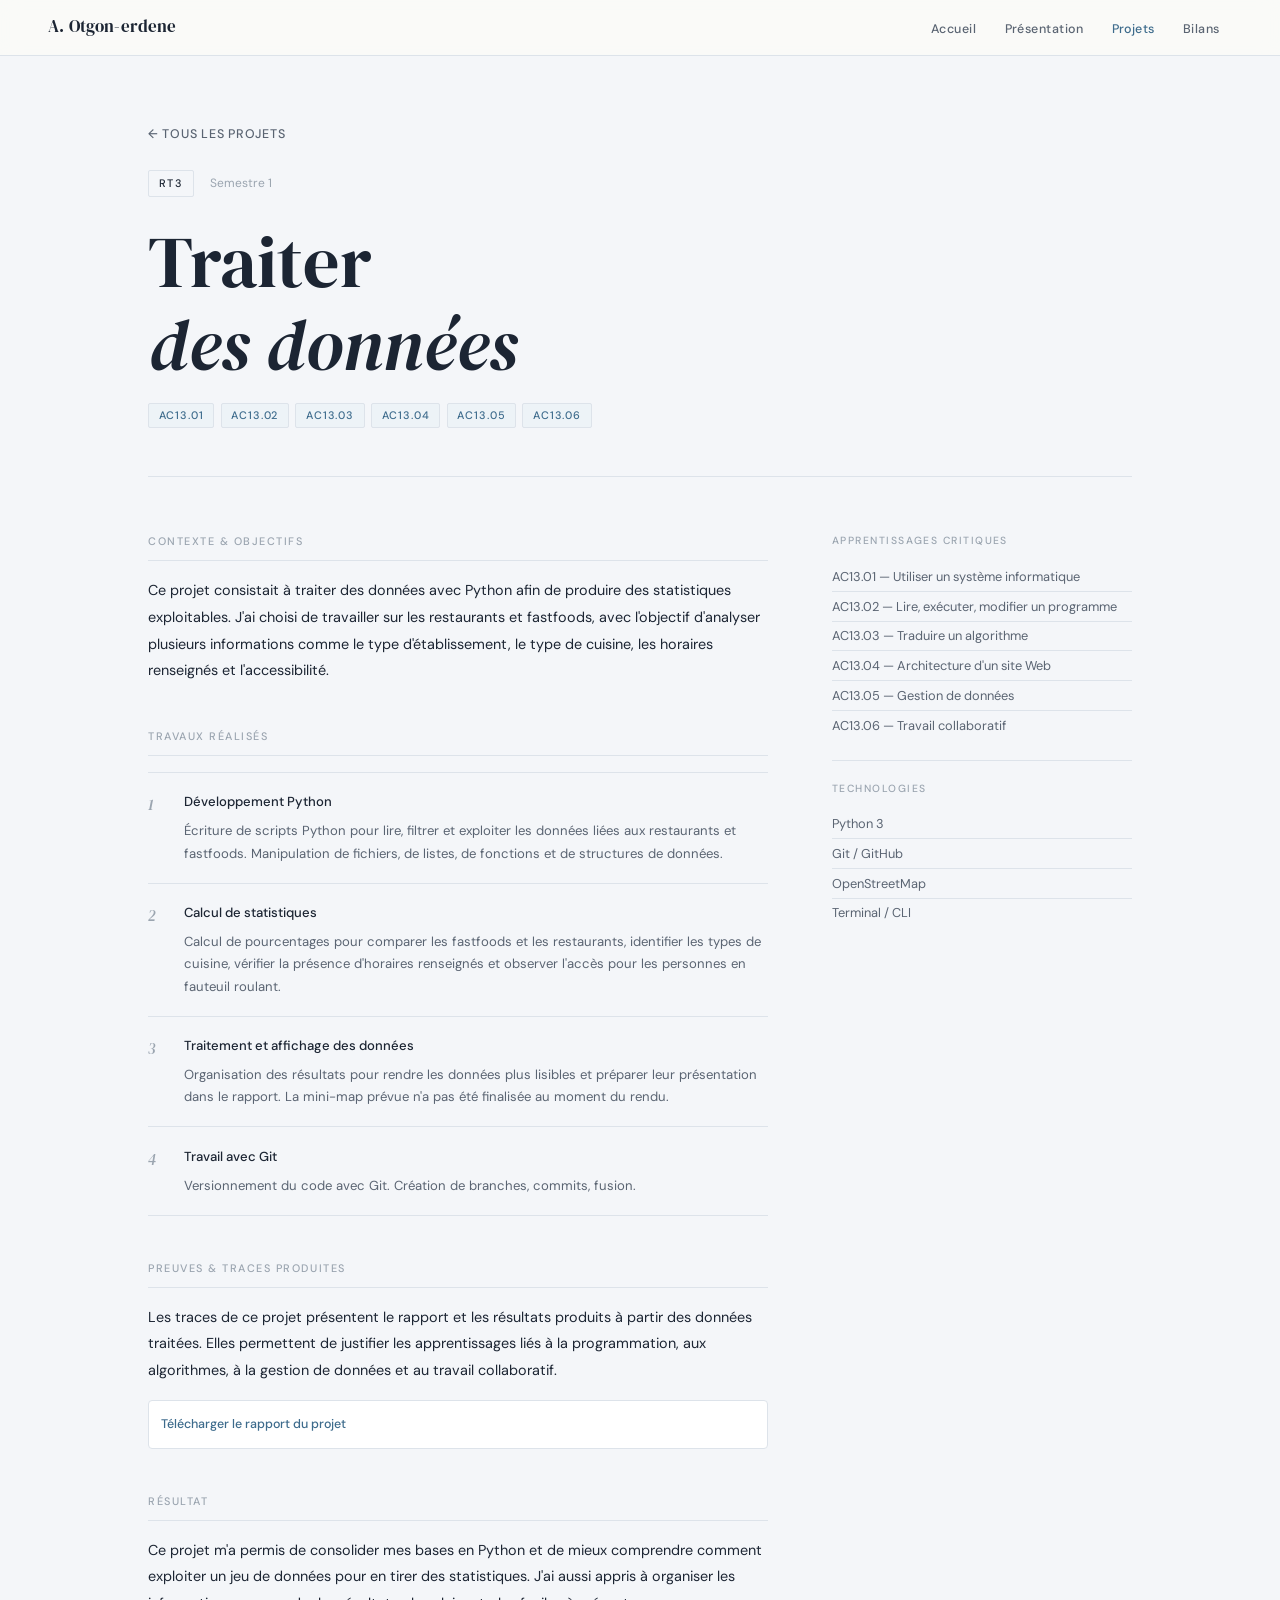
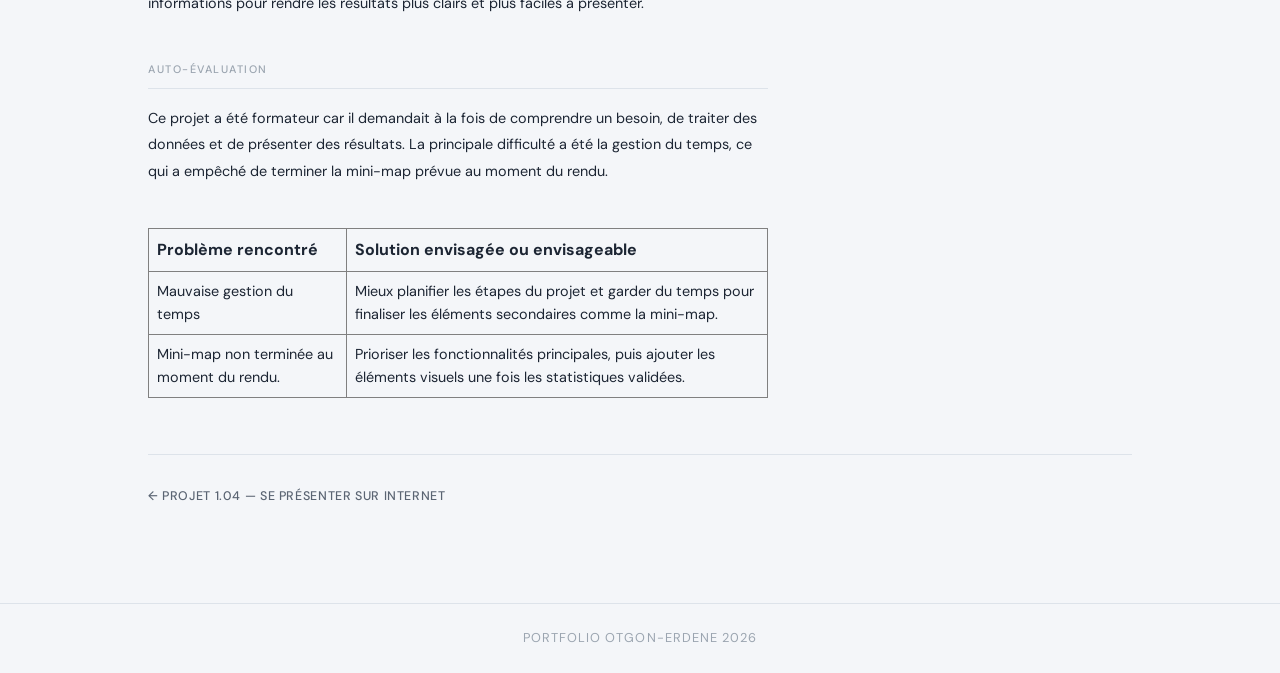
==== sae-1-05.html @ 0c92ada9 "first commit" ====
<!DOCTYPE html>
<html lang="fr">
<head>
<meta charset="UTF-8">
<meta name="viewport" content="width=device-width, initial-scale=1.0">
<title>Projet 1.05 — Traiter des données — Portfolio BUT R&T</title>
<link rel="stylesheet" href="style.css">
</head>
<body class="pt">

<nav>
  <a class="nav-logo" href="index.html">A. Otgon-erdene</a>
  <ul class="nav-links">
    <li><a href="index.html">Accueil</a></li>
    <li><a href="index.html#presentation">Présentation</a></li>
    <li><a href="saes.html" class="active">Projets</a></li>
    <li><a href="Bilan.html">Bilans</a></li>
  </ul>
</nav>

<div class="wrap">

  <div class="detail-top">
    <a class="back" href="saes.html">← Tous les projets</a>
    <div class="detail-meta" style="margin-top:1.5rem">
      <span class="comp-chip">RT3</span>
      <span style="font-size:0.75rem;color:var(--light)">Semestre 1</span>
    </div>
    <h1>Traiter<br><em>des données</em></h1>
    <div class="tags" style="margin-top:1rem">
      <span class="tag">AC13.01</span>
      <span class="tag">AC13.02</span>
      <span class="tag">AC13.03</span>
      <span class="tag">AC13.04</span>
      <span class="tag">AC13.05</span>
      <span class="tag">AC13.06</span>
    </div>
  </div>

  <div class="detail-body">

    <div>

      <div class="d-section">
        <div class="d-label">Contexte &amp; objectifs</div>
        <div class="d-text">
          <p>
            Ce projet consistait à traiter des données avec Python afin de produire des
            statistiques exploitables. J'ai choisi de travailler sur les restaurants et
            fastfoods, avec l'objectif d'analyser plusieurs informations comme le type
            d'établissement, le type de cuisine, les horaires renseignés et l'accessibilité.
          </p>
        </div>
      </div>

      <div class="d-section">
        <div class="d-label">Travaux réalisés</div>
        <div class="d-text">

          <div class="task-item">
            <span class="task-n">1</span>
            <div class="task-content">
              <h5>Développement Python</h5>
              <p>Écriture de scripts Python pour lire, filtrer et exploiter les données
              liées aux restaurants et fastfoods. Manipulation de fichiers, de listes,
              de fonctions et de structures de données.</p>
            </div>
          </div>

          <div class="task-item">
            <span class="task-n">2</span>
            <div class="task-content">
              <h5>Calcul de statistiques</h5>
              <p>Calcul de pourcentages pour comparer les fastfoods et les restaurants,
              identifier les types de cuisine, vérifier la présence d'horaires renseignés
              et observer l'accès pour les personnes en fauteuil roulant.</p>
            </div>
          </div>

          <div class="task-item">
            <span class="task-n">3</span>
            <div class="task-content">
              <h5>Traitement et affichage des données</h5>
              <p>Organisation des résultats pour rendre les données plus lisibles et
              préparer leur présentation dans le rapport. La mini-map prévue n'a pas
              été finalisée au moment du rendu.</p>
            </div>
          </div>

          <div class="task-item">
            <span class="task-n">4</span>
            <div class="task-content">
              <h5>Travail avec Git</h5>
              <p>Versionnement du code avec Git. Création de branches, commits, fusion.
              </p>
            </div>
          </div>

        </div>
      </div>

      <div class="d-section">
        <div class="d-label">Preuves &amp; traces produites</div>
        <div class="d-text">
          <p>
            Les traces de ce projet présentent le rapport et les résultats produits
            à partir des données traitées. Elles permettent de justifier les apprentissages
            liés à la programmation, aux algorithmes, à la gestion de données et au travail
            collaboratif.
          </p>
          <div class="proof-grid">
            <a class="proof-card" href="pdf/sae15.pdf" download>
              <span>Télécharger le rapport du projet</span>
            </a>
          </div>
        </div>
      </div>

      <div class="d-section">
        <div class="d-label">Résultat</div>
        <div class="d-text">
          <p>
            Ce projet m'a permis de consolider mes bases en Python et de mieux comprendre
            comment exploiter un jeu de données pour en tirer des statistiques. J'ai aussi
            appris à organiser les informations pour rendre les résultats plus clairs et
            plus faciles à présenter.
          </p>
        </div>
      </div>

      <div class="d-section">
        <div class="d-label">Auto-évaluation</div>
        <div class="d-text">
          <p>
            Ce projet a été formateur car il demandait à la fois de comprendre un besoin,
            de traiter des données et de présenter des résultats. La principale difficulté
            a été la gestion du temps, ce qui a empêché de terminer la mini-map prévue au
            moment du rendu.
          </p>
        </div>
      </div>

      <table class="d-table" style="width:100%; border-collapse: collapse;" border="1">
        <thead>
          <tr>
            <th>Problème rencontré</th>
            <th>Solution envisagée ou envisageable</th>
          </tr>
        </thead>
        <tbody>
          <tr>
            <td style="padding: 8px;">Mauvaise gestion du temps</td>
            <td style="padding: 8px;">Mieux planifier les étapes du projet et garder du temps pour finaliser les éléments secondaires comme la mini-map.</td>
          </tr>
          <tr>
            <td style="padding: 8px;">Mini-map non terminée au moment du rendu.</td>
            <td style="padding: 8px;">Prioriser les fonctionnalités principales, puis ajouter les éléments visuels une fois les statistiques validées.</td>
          </tr>
        </tbody>
      </table>

    </div>

    <aside class="d-sidebar">

      <div class="sidebar-block">
        <div class="sidebar-label">Apprentissages critiques</div>
        <ul>
          <li>AC13.01 — Utiliser un système informatique</li>
          <li>AC13.02 — Lire, exécuter, modifier un programme</li>
          <li>AC13.03 — Traduire un algorithme</li>
          <li>AC13.04 — Architecture d'un site Web</li>
          <li>AC13.05 — Gestion de données</li>
          <li>AC13.06 — Travail collaboratif</li>
        </ul>
      </div>

      <div class="sidebar-block">
        <div class="sidebar-label">Technologies</div>
        <ul>
          <li>Python 3</li>
          <li>Git / GitHub</li>
          <li>OpenStreetMap</li>
          <li>Terminal / CLI</li>
        </ul>
      </div>

    </aside>

  </div>

  <div class="page-nav">
    <a href="sae-1-04.html">← Projet 1.04 — Se présenter sur Internet</a>
    <span></span>
  </div>

</div>

<footer class="site-footer">
  Portfolio Otgon-erdene 2026
</footer>

</body>
</html>
---- style.css ----
@import url('https://fonts.googleapis.com/css2?family=DM+Serif+Display:ital@0;1&family=DM+Sans:wght@300;400;500&display=swap');

/* ── RESET & BASE ── */
*, *::before, *::after { margin: 0; padding: 0; box-sizing: border-box; }
html { font-size: 16px; scroll-behavior: smooth; }

:root {
  --ink:      #1c2533;
  --mid:      #5a6472;
  --light:    #9ba5b0;
  --rule:     #dde3ea;
  --bg:       #f4f6f9;
  --white:    #ffffff;
  --accent:   #3d6b8c;
  --accent2:  #4e7c6f;
  --accent-bg:#edf3f7;
  --tag-bg:   #e8edf2;
}

body {
  font-family: 'DM Sans', sans-serif;
  background: var(--bg);
  color: var(--ink);
  line-height: 1.6;
  -webkit-font-smoothing: antialiased;
}

/* ── TYPOGRAPHY ── */
h1, h2, h3 { font-family: 'DM Serif Display', serif; font-weight: 400; line-height: 1.15; }
h1 { font-size: clamp(2.4rem, 6vw, 4.5rem); }
h2 { font-size: clamp(1.6rem, 4vw, 2.8rem); }
h3 { font-size: 1.2rem; }

em-label {
  display: block;
  font-family: 'DM Sans', sans-serif;
  font-size: 0.7rem;
  font-weight: 500;
  letter-spacing: 0.16em;
  text-transform: uppercase;
  color: var(--light);
  margin-bottom: 0.6rem;
}

/* ── NAV ── */
nav {
  position: fixed; top: 0; left: 0; right: 0; z-index: 100;
  background: rgba(250,250,248,0.92);
  backdrop-filter: blur(10px);
  border-bottom: 1px solid var(--rule);
  height: 56px;
  display: flex; align-items: center;
  padding: 0 3rem;
  justify-content: space-between;
}

.nav-logo {
  font-family: 'DM Serif Display', serif;
  font-size: 1.05rem;
  color: var(--ink);
  text-decoration: none;
  letter-spacing: 0.01em;
}

.nav-links { display: flex; gap: 0.25rem; list-style: none; }

.nav-links a {
  font-size: 0.78rem;
  font-weight: 500;
  letter-spacing: 0.04em;
  color: var(--mid);
  text-decoration: none;
  padding: 0.35rem 0.75rem;
  border-radius: 4px;
  transition: color 0.15s, background 0.15s;
}

.nav-links a:hover { color: var(--ink); background: var(--accent-bg); }
.nav-links a.active { color: var(--accent); font-weight: 500; }

/* ── WRAPPER ── */
.wrap { max-width: 1080px; margin: 0 auto; padding: 0 3rem; }

/* ── PAGE TOP ── */
.pt { padding-top: 56px; }

/* ── RULE ── */
hr.rule { border: none; border-top: 1px solid var(--rule); margin: 0; }

/* ── BUTTONS ── */
.btn {
  display: inline-block;
  font-family: 'DM Sans', sans-serif;
  font-size: 0.78rem;
  font-weight: 500;
  letter-spacing: 0.06em;
  text-transform: uppercase;
  text-decoration: none;
  padding: 0.6rem 1.4rem;
  border-radius: 3px;
  border: 1px solid transparent;
  cursor: pointer;
  transition: all 0.15s;
}

.btn-small {
  padding: 0.4rem 0.9rem;
  font-size: 0.72rem;
  letter-spacing: 0.05em;
}

.btn-dark { background: var(--accent); color: #fff; border-color: var(--accent); }
.btn-dark:hover { background: #2f5370; border-color: #2f5370; }
.btn-outline { background: transparent; color: var(--accent); border-color: var(--accent); }
.btn-outline:hover { background: var(--accent); color: #fff; }

/* ── TAGS ── */
.tags { display: flex; flex-wrap: wrap; gap: 0.4rem; }
.tag {
  font-size: 0.68rem;
  font-weight: 500;
  letter-spacing: 0.08em;
  text-transform: uppercase;
  padding: 0.2rem 0.6rem;
  border: 1px solid var(--rule);
  border-radius: 2px;
  color: var(--accent);
  background: var(--accent-bg);
}

/* ── BACK LINK ── */
.back {
  display: inline-flex; align-items: center; gap: 0.5rem;
  font-size: 0.78rem;
  font-weight: 500;
  letter-spacing: 0.06em;
  text-transform: uppercase;
  color: var(--mid);
  text-decoration: none;
  transition: color 0.15s;
}
.back:hover { color: var(--accent); }

/* ══════════════════════════════
   INDEX — HERO
══════════════════════════════ */
.hero-section {
  padding: 6rem 0 5rem;
  display: grid;
  grid-template-columns: 1fr 340px;
  gap: 4rem;
  align-items: end;
  border-bottom: 1px solid var(--rule);
}

.hero-section .label { margin-bottom: 1.5rem; }
.hero-section h1 { margin-bottom: 1.5rem; }
.hero-italic { font-style: italic; color: var(--accent); }

.hero-desc {
  font-size: 0.95rem;
  color: var(--mid);
  line-height: 1.8;
  max-width: 480px;
  margin-bottom: 2rem;
}

.hero-actions { display: flex; gap: 0.75rem; }

.hero-right {
  border-left: 1px solid var(--rule);
  padding-left: 3rem;
  padding-bottom: 0.5rem;
}

.profile-frame {
  width: 160px;
  height: 160px;
  margin: 0 auto 1.5rem;
  border: 1px solid var(--rule);
  border-radius: 50%;
  padding: 0.35rem;
  background: var(--white);
}

.profile-frame img {
  display: block;
  width: 100%;
  height: 100%;
  object-fit: cover;
  border-radius: 50%;
}

.info-table { width: 100%; border-collapse: collapse; }
.info-table tr { border-bottom: 1px solid var(--rule); }
.info-table tr:first-child { border-top: 1px solid var(--rule); }
.info-table td {
  padding: 0.75rem 0;
  font-size: 0.82rem;
  vertical-align: top;
}
.info-table td:first-child {
  color: var(--light);
  font-size: 0.68rem;
  font-weight: 500;
  letter-spacing: 0.1em;
  text-transform: uppercase;
  width: 40%;
  padding-top: 0.85rem;
}
.info-table td:last-child { color: var(--ink); font-weight: 500; }

/* ══════════════════════════════
   INDEX — PRÉSENTATION
══════════════════════════════ */
.pres-section {
  padding: 5rem 0;
  border-bottom: 1px solid var(--rule);
  display: grid;
  grid-template-columns: 240px 1fr;
  gap: 4rem;
  align-items: start;
}

.pres-sidebar h2 { font-size: 1.6rem; line-height: 1.2; }
.pres-sidebar .num {
  font-size: 0.68rem; font-weight: 500; letter-spacing: 0.14em;
  text-transform: uppercase; color: var(--light); display: block; margin-bottom: 0.5rem;
}

.pres-content { display: grid; grid-template-columns: 1fr 1fr; gap: 2.5rem; }

.pres-block h4 {
  font-family: 'DM Sans', sans-serif;
  font-size: 0.68rem;
  font-weight: 500;
  letter-spacing: 0.14em;
  text-transform: uppercase;
  color: var(--light);
  margin-bottom: 0.75rem;
  padding-bottom: 0.6rem;
  border-bottom: 1px solid var(--rule);
}

.pres-block p, .pres-block a {
  font-size: 0.88rem;
  color: var(--mid);
  line-height: 1.75;
}

.pres-block a { color: var(--ink); font-weight: 500; text-decoration: none; display: block; }
.pres-block a:hover { text-decoration: underline; }

.pres-block .skill-tags { margin-top: 0.5rem; }

/* ══════════════════════════════
   INDEX — BILAN
══════════════════════════════ */
.bilan-section {
  padding: 5rem 0;
}

.section-head {
  display: grid;
  grid-template-columns: 240px 1fr;
  gap: 4rem;
  margin-bottom: 3rem;
}

.section-head h2 { font-size: 1.6rem; }
.section-head .num { font-size: 0.68rem; font-weight: 500; letter-spacing: 0.14em; text-transform: uppercase; color: var(--light); display: block; margin-bottom: 0.5rem; }
.section-head p { font-size: 0.88rem; color: var(--mid); line-height: 1.7; padding-top: 0.2rem; }

.comp-table { width: 100%; border-collapse: collapse; }
.comp-table th {
  font-family: 'DM Sans', sans-serif;
  font-size: 0.65rem;
  font-weight: 500;
  letter-spacing: 0.14em;
  text-transform: uppercase;
  color: var(--light);
  text-align: left;
  padding: 0 0 0.75rem;
  border-bottom: 1px solid var(--rule);
}
.comp-table td {
  padding: 1.25rem 1.25rem 1.25rem 0;
  border-bottom: 1px solid var(--rule);
  vertical-align: top;
  font-size: 0.84rem;
}
.comp-table td:first-child {
  font-family: 'DM Serif Display', serif;
  font-size: 1rem;
  color: var(--ink);
  white-space: nowrap;
  padding-right: 2rem;
}
.comp-table td.comp-title { font-weight: 400; color: var(--ink); }
.comp-table td.comp-ac { color: var(--mid); line-height: 1.9; }
.comp-table td.comp-ac span { display: block; font-size: 0.78rem; }

/* ══════════════════════════════
   SAES LIST PAGE
══════════════════════════════ */
.saes-hero {
  padding: 5rem 0 3.5rem;
  border-bottom: 1px solid var(--rule);
}

.saes-hero .label { margin-bottom: 1rem; }

.saes-list { padding: 0; }

.sae-row {
  display: grid;
  grid-template-columns: 100px 1fr auto;
  gap: 0 2.5rem;
  align-items: baseline;
  padding: 1.75rem 0;
  border-bottom: 1px solid var(--rule);
  text-decoration: none;
  color: inherit;
  transition: background 0.12s;
}

.sae-row:hover { background: var(--accent-bg); }
.sae-row:hover .sae-arrow { opacity: 1; transform: translateX(0); }
.sae-row:hover .sae-info h3 { color: var(--accent); }

.sae-num {
  font-family: 'DM Serif Display', serif;
  font-size: 0.9rem;
  color: var(--light);
  font-style: italic;
}

.sae-info h3 {
  font-family: 'DM Serif Display', serif;
  font-size: 1.15rem;
  font-weight: 400;
  margin-bottom: 0.35rem;
  color: var(--ink);
  transition: color 0.15s;
}

.sae-info p {
  font-size: 0.82rem;
  color: var(--mid);
  line-height: 1.6;
  max-width: 520px;
}

.sae-meta {
  display: flex; flex-direction: column; align-items: flex-end; gap: 0.4rem;
}

.sae-arrow {
  font-size: 1rem;
  color: var(--ink);
  opacity: 0;
  transform: translateX(-6px);
  transition: opacity 0.15s, transform 0.15s;
}

.sem-badge {
  font-size: 0.65rem;
  font-weight: 500;
  letter-spacing: 0.1em;
  text-transform: uppercase;
  color: var(--light);
}

.comp-dot {
  display: inline-block;
  width: 7px; height: 7px;
  border-radius: 50%;
  margin-right: 0.3rem;
}

/* ══════════════════════════════
   SAÉ DETAIL PAGE
══════════════════════════════ */
.detail-top {
  padding: 4rem 0 3rem;
  border-bottom: 1px solid var(--rule);
}

.detail-meta {
  display: flex; align-items: center; gap: 1rem; margin-bottom: 1.5rem;
}

.detail-meta .comp-chip {
  font-size: 0.68rem;
  font-weight: 500;
  letter-spacing: 0.1em;
  text-transform: uppercase;
  padding: 0.25rem 0.65rem;
  border: 1px solid var(--rule);
  border-radius: 2px;
}

.detail-top h1 { margin-bottom: 1rem; }
.detail-top .tags { margin-top: 0.5rem; }

.detail-body {
  padding: 3.5rem 0;
  display: grid;
  grid-template-columns: 1fr 300px;
  gap: 4rem;
  align-items: start;
}

.d-section { margin-bottom: 2.75rem; }

.d-section:last-child { margin-bottom: 0; }

.d-label {
  font-size: 0.68rem;
  font-weight: 500;
  letter-spacing: 0.14em;
  text-transform: uppercase;
  color: var(--light);
  margin-bottom: 1rem;
  padding-bottom: 0.6rem;
  border-bottom: 1px solid var(--rule);
}

.d-text {
  font-size: 0.9rem;
  color: var(--ink);
  line-height: 1.85;
}

.d-table {
  width: 100%;
  border-collapse: collapse;
  margin-top: 0.75rem;
}

.d-table th {
  padding: 8px; 
  text-align: left;
}

.d-table td {
  padding: 8px; 
  font-size: 0.9rem;
}

.d-text p { margin-bottom: 0.75rem; }
.d-text p:last-child { margin-bottom: 0; }

.task-item {
  padding: 1.1rem 0;
  border-bottom: 1px solid var(--rule);
  display: grid;
  grid-template-columns: 1.5rem 1fr;
  gap: 0.75rem;
  align-items: start;
}
.task-item:first-child { border-top: 1px solid var(--rule); }

.task-n {
  font-family: 'DM Serif Display', serif;
  font-style: italic;
  font-size: 0.95rem;
  color: var(--light);
  padding-top: 0.05rem;
}

.task-content h5 {
  font-family: 'DM Sans', sans-serif;
  font-size: 0.82rem;
  font-weight: 500;
  color: var(--ink);
  margin-bottom: 0.35rem;
}

.task-content p {
  font-size: 0.82rem;
  color: var(--mid);
  line-height: 1.7;
}

code {
  font-family: 'Courier New', monospace;
  font-size: 0.8rem;
  background: #7e7e3c;
  padding: 0.1rem 0.4rem;
  border-radius: 3px;
  color: var(--ink);
}

/* Sidebar detail */
.d-sidebar { position: sticky; top: 80px; }

.sidebar-block {
  border-top: 1px solid var(--rule);
  padding: 1.25rem 0;
}

.sidebar-block:first-child { border-top: none; padding-top: 0; }

.sidebar-label {
  font-size: 0.65rem;
  font-weight: 500;
  letter-spacing: 0.14em;
  text-transform: uppercase;
  color: var(--light);
  margin-bottom: 0.75rem;
}

.sidebar-block ul { list-style: none; }
.sidebar-block ul li {
  font-size: 0.8rem;
  color: var(--mid);
  padding: 0.3rem 0;
  border-bottom: 1px solid var(--rule);
  line-height: 1.5;
}
.sidebar-block ul li:last-child { border-bottom: none; }

/* Infra blocks */
.infra-grid { display: grid; grid-template-columns: 1fr 1fr; gap: 1rem; margin-top: 0.5rem; }

.infra-card {
  border: 1px solid var(--rule);
  border-radius: 4px;
  padding: 1rem;
  background: var(--white);
}

.infra-card h5 {
  font-family: 'DM Sans', sans-serif;
  font-size: 0.68rem;
  font-weight: 500;
  letter-spacing: 0.12em;
  text-transform: uppercase;
  color: var(--light);
  margin-bottom: 0.6rem;
  padding-bottom: 0.5rem;
  border-bottom: 1px solid var(--rule);
}

.infra-card ul { list-style: none; }
.infra-card ul li {
  font-size: 0.8rem;
  color: var(--mid);
  padding: 0.2rem 0;
  line-height: 1.5;
}

/* Priority list */
.prio-list { list-style: none; }
.prio-list li {
  display: flex; align-items: flex-start; gap: 0.7rem;
  font-size: 0.84rem;
  color: var(--ink);
  padding: 0.65rem 0;
  border-bottom: 1px solid var(--rule);
  line-height: 1.5;
}
.prio-list li:first-child { border-top: 1px solid var(--rule); }

.prio-dot {
  width: 6px; height: 6px; border-radius: 50%;
  flex-shrink: 0; margin-top: 0.45rem;
}
.prio-h { background: #0f0f0e; }
.prio-m { background: #9ca3af; }
.prio-l { background: #d1d5db; }

/* Group badge */
.group-badge {
  display: inline-flex; align-items: center; gap: 0.45rem;
  font-size: 0.78rem;
  color: var(--mid);
  border: 1px solid var(--rule);
  border-radius: 3px;
  padding: 0.35rem 0.75rem;
  margin-bottom: 1.25rem;
  background: var(--white);
}

/* MOOC badge */
.mooc-badge {
  display: inline-flex; align-items: center; gap: 0.45rem;
  font-size: 0.78rem;
  font-weight: 500;
  color: var(--ink);
  border: 1px solid var(--ink);
  border-radius: 3px;
  padding: 0.35rem 0.75rem;
  margin-bottom: 1rem;
  background: var(--white);
}

/* Prev/next */
.page-nav {
  border-top: 1px solid var(--rule);
  padding: 2rem 0;
  display: flex; justify-content: space-between;
}
.page-nav a {
  font-size: 0.78rem;
  font-weight: 500;
  letter-spacing: 0.05em;
  text-transform: uppercase;
  color: var(--mid);
  text-decoration: none;
  transition: color 0.15s;
}
.page-nav a:hover { color: var(--ink); }

/* Image zone */
.img-placeholder {
  border: 1px dashed var(--rule);
  border-radius: 4px;
  padding: 2.5rem;
  text-align: center;
  color: var(--light);
  font-size: 0.78rem;
  line-height: 1.7;
  margin-top: 1rem;
}

.proof-grid {
  display: grid;
  grid-template-columns: repeat(auto-fit, minmax(180px, 1fr));
  gap: 1rem;
  margin-top: 1rem;
}

.proof-card {
  display: block;
  border: 1px solid var(--rule);
  border-radius: 4px;
  background: var(--white);
  color: inherit;
  text-decoration: none;
  overflow: hidden;
  transition: border-color 0.15s, transform 0.15s;
}

.proof-card:hover {
  border-color: var(--accent);
  transform: translateY(-2px);
}

.proof-card img {
  display: block;
  width: 100%;
  aspect-ratio: 4 / 3;
  object-fit: cover;
  border-bottom: 1px solid var(--rule);
}

.proof-card span {
  display: block;
  padding: 0.75rem;
  font-size: 0.78rem;
  font-weight: 500;
  color: var(--accent);
}

.proof-note {
  font-size: 0.78rem;
  color: var(--light);
  margin-top: 0.75rem;
}

.site-footer {
  margin-top: 4rem;
  padding: 1.5rem;
  border-top: 1px solid var(--rule);
  color: var(--light);
  font-size: 0.8rem;
  letter-spacing: 0.08em;
  text-align: center;
  text-transform: uppercase;
}

 /* Style the Image Used to Trigger the Modal */
.gallery-img {
  border-radius: 5px;
  cursor: pointer;
  transition: 0.3s;
}

.gallery-img:hover {
  opacity: 0.7;
}

/* The Modal (background) */
.modal {
  display: none; /* Hidden by default */
  position: fixed; /* Stay in place */
  z-index: 1; /* Sit on top */
  padding-top: 100px; /* Location of the box */
  left: 0;
  top: 0;
  width: 100%; /* Full width */
  height: 100%; /* Full height */
  overflow: auto; /* Enable scroll if needed */
  background-color: rgb(0,0,0); /* Fallback color */
  background-color: rgba(0,0,0,0.9); /* Black w/ opacity */
}

/* Modal Content (Image) */
.modal-content {
  margin: auto;
  display: block;
  width: 80%;
  max-width: 700px;
}

/* Caption of Modal Image (Image Text) - Same Width as the Image */
#caption {
  margin: auto;
  display: block;
  width: 80%;
  max-width: 700px;
  text-align: center;
  color: #ccc;
  padding: 10px 0;
  height: 150px;
}

/* Add Animation - Zoom in the Modal */
.modal-content, #caption {
  animation-name: zoom;
  animation-duration: 0.6s;
}

@keyframes zoom {
  from {transform:scale(0)}
  to {transform:scale(1)}
}

/* The Close Button */
.close {
  position: absolute;
  top: 50px;
  right: 35px;
  color: #f1f1f1;
  font-size: 40px;
  font-weight: bold;
  transition: 0.3s;
}

.close:hover,
.close:focus {
  color: #bbb;
  text-decoration: none;
  cursor: pointer;
}

/* 100% Image Width on Smaller Screens */
@media only screen and (max-width: 700px){
  .modal-content {
    width: 100%;
  }
} 

















/* ── RESPONSIVE ── */
@media (max-width: 768px) {
  .wrap { padding: 0 1.25rem; }
  nav { padding: 0 1.25rem; }
  .nav-links a { padding: 0.3rem 0.5rem; font-size: 0.72rem; }
  .hero-section { grid-template-columns: 1fr; gap: 2.5rem; }
  .hero-right { border-left: none; border-top: 1px solid var(--rule); padding-left: 0; padding-top: 2rem; }
  .pres-section { grid-template-columns: 1fr; gap: 1.5rem; }
  .pres-content { grid-template-columns: 1fr; gap: 1.5rem; }
  .section-head { grid-template-columns: 1fr; gap: 0.75rem; }
  .detail-body { grid-template-columns: 1fr; }
  .d-sidebar { position: static; }
  .sae-row { grid-template-columns: 60px 1fr; }
  .sae-meta { display: none; }
  .infra-grid { grid-template-columns: 1fr; }
}
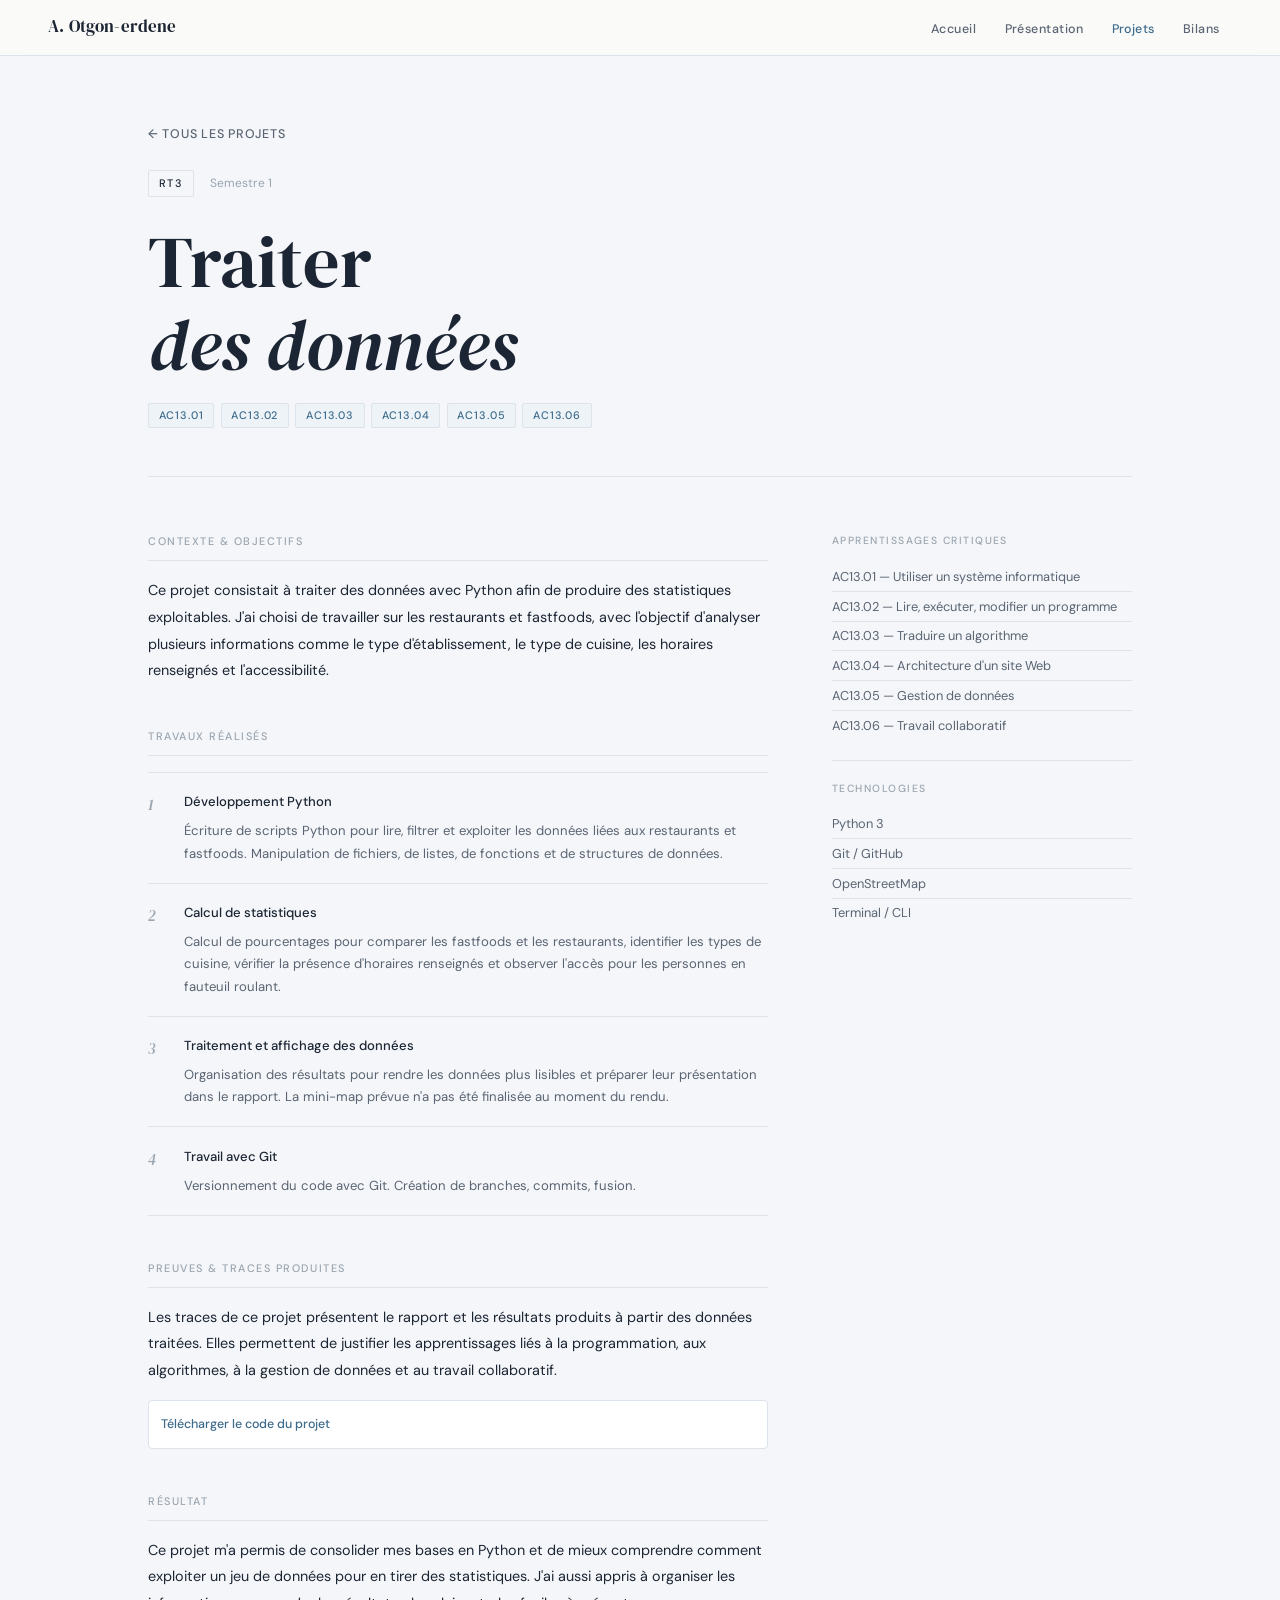
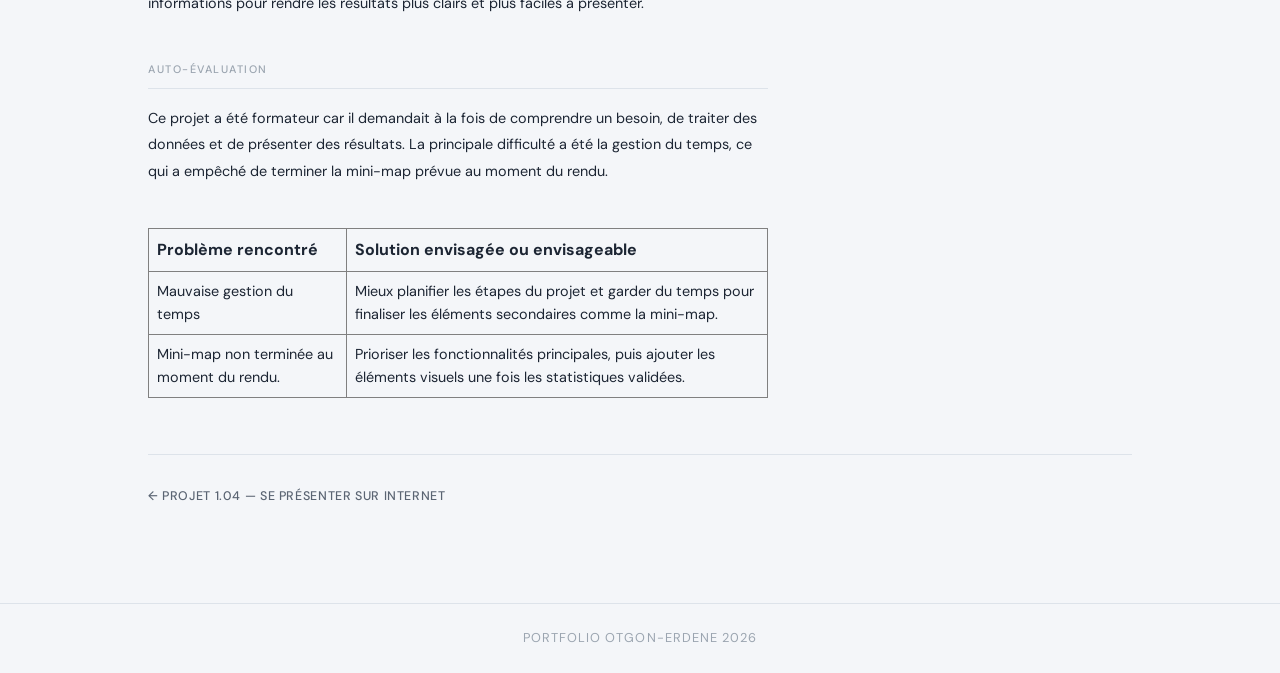
==== commit 65ecb520: "commit 2" ====
--- a/sae-1-05.html
+++ b/sae-1-05.html
@@ -110,7 +110,7 @@
           </p>
           <div class="proof-grid">
             <a class="proof-card" href="pdf/sae15.pdf" download>
-              <span>Télécharger le rapport du projet</span>
+              <span>Télécharger le code du projet</span>
             </a>
           </div>
         </div>
